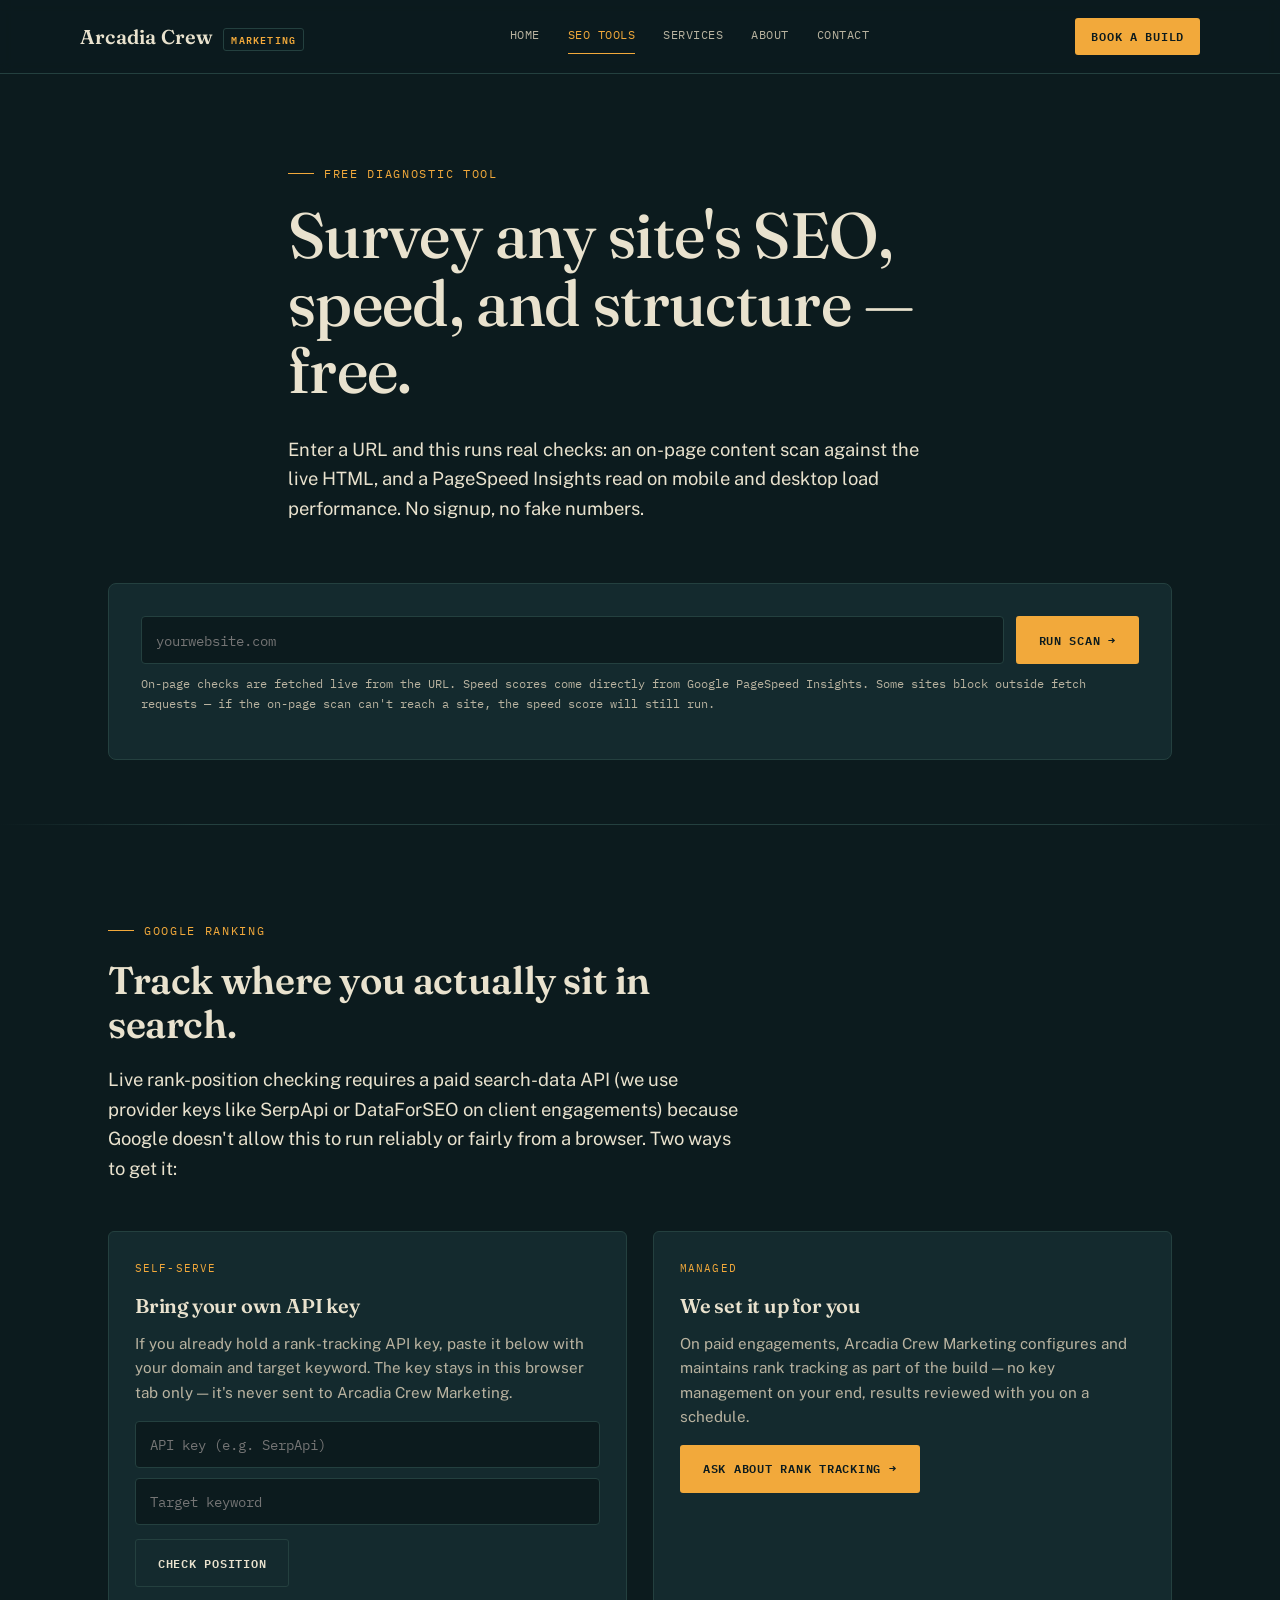
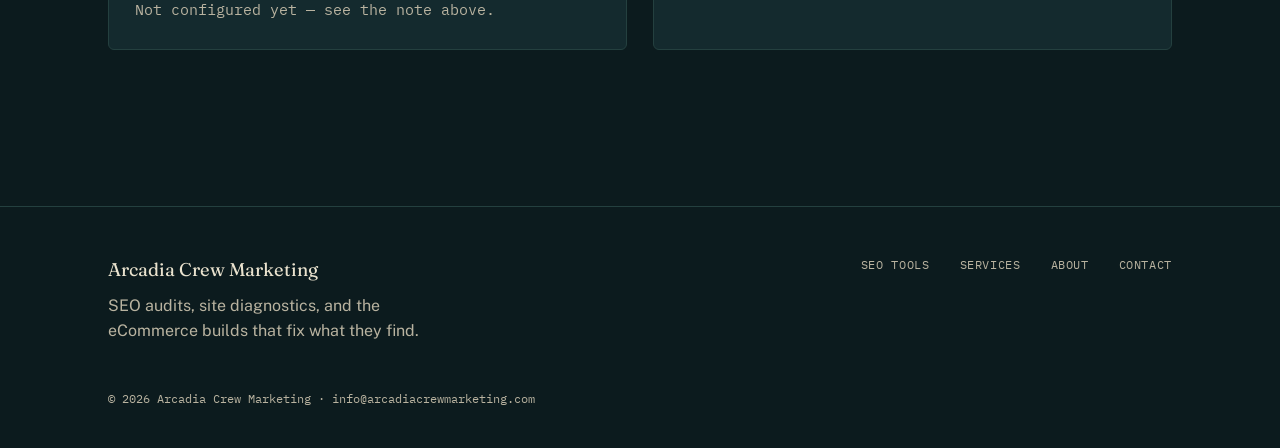
==== tools.html @ e78e52f2 "Add files via upload" ====
<!DOCTYPE html>
<html lang="en">
<head>
<meta charset="UTF-8">
<meta name="viewport" content="width=device-width, initial-scale=1.0">
<title>Free SEO, Speed &amp; Ranking Audit — Arcadia Crew Marketing</title>
<meta name="description" content="Run a free on-page SEO, off-page, PageSpeed, and Google ranking audit on any website with Arcadia Crew Marketing's diagnostic tool.">
<link rel="stylesheet" href="style.css">
</head>
<body>

<header class="site">
  <div class="wrap nav">
    <a href="index.html" class="brand">Arcadia Crew <span>Marketing</span></a>
    <nav class="links">
      <a href="index.html">Home</a>
      <a href="tools.html" class="active">SEO Tools</a>
      <a href="services.html">Services</a>
      <a href="about.html">About</a>
      <a href="contact.html">Contact</a>
    </nav>
    <a href="contact.html" class="nav-cta">Book a build</a>
  </div>
</header>

<section class="hero" style="padding-bottom:30px;">
  <div class="wrap" style="max-width:760px;">
    <p class="eyebrow">Free diagnostic tool</p>
    <h1>Survey any site's SEO, speed, and structure — free.</h1>
    <p class="lede">Enter a URL and this runs real checks: an on-page content scan against the live HTML, and a PageSpeed Insights read on mobile and desktop load performance. No signup, no fake numbers.</p>
  </div>
</section>

<section class="tight" style="padding-top:0;">
  <div class="wrap">
    <div class="tool-panel">
      <div class="field-row">
        <input type="text" id="urlInput" placeholder="yourwebsite.com" autocomplete="off">
        <button class="btn btn-primary" id="scanBtn" type="button">Run scan →</button>
      </div>
      <p class="tool-note">On-page checks are fetched live from the URL. Speed scores come directly from Google PageSpeed Insights. Some sites block outside fetch requests — if the on-page scan can't reach a site, the speed score will still run.</p>

      <div class="loading" id="loadingRow"><span class="spinner"></span> Surveying the terrain — this can take up to 30 seconds…</div>
      <div class="error-box" id="errorBox"></div>

      <div class="report" id="report">

        <div class="report-grid">
          <div class="score-card">
            <div class="score" id="scoreMobile">–</div>
            <div class="lbl">Mobile speed</div>
          </div>
          <div class="score-card">
            <div class="score" id="scoreDesktop">–</div>
            <div class="lbl">Desktop speed</div>
          </div>
          <div class="score-card">
            <div class="score" id="scoreOnpage">–</div>
            <div class="lbl">On-page score</div>
          </div>
        </div>

        <h3>On-page findings</h3>
        <ul class="check-list" id="onpageList"></ul>

      </div>
    </div>
  </div>
</section>

<hr class="divider">

<section>
  <div class="wrap">
    <div class="section-head">
      <p class="eyebrow">Google ranking</p>
      <h2>Track where you actually sit in search.</h2>
      <p class="lede">Live rank-position checking requires a paid search-data API (we use provider keys like SerpApi or DataForSEO on client engagements) because Google doesn't allow this to run reliably or fairly from a browser. Two ways to get it:</p>
    </div>
    <div class="grid-2">
      <div class="card">
        <span class="tag">Self-serve</span>
        <h3>Bring your own API key</h3>
        <p>If you already hold a rank-tracking API key, paste it below with your domain and target keyword. The key stays in this browser tab only — it's never sent to Arcadia Crew Marketing.</p>
        <div class="field-row" style="margin-top:16px;">
          <input type="text" id="rankKey" placeholder="API key (e.g. SerpApi)">
        </div>
        <div class="field-row" style="margin-top:10px;">
          <input type="text" id="rankKeyword" placeholder="Target keyword">
        </div>
        <div style="margin-top:14px;">
          <button class="btn btn-ghost" id="rankBtn" type="button">Check position</button>
        </div>
        <p class="tool-note" id="rankNote">Not configured yet — see the note above.</p>
      </div>
      <div class="card">
        <span class="tag">Managed</span>
        <h3>We set it up for you</h3>
        <p>On paid engagements, Arcadia Crew Marketing configures and maintains rank tracking as part of the build — no key management on your end, results reviewed with you on a schedule.</p>
        <a href="contact.html" class="btn btn-primary" style="margin-top:16px;">Ask about rank tracking →</a>
      </div>
    </div>
  </div>
</section>

<footer>
  <div class="wrap footer-grid">
    <div>
      <div class="footer-brand">Arcadia Crew Marketing</div>
      <p style="margin-top:8px; max-width:36ch;">SEO audits, site diagnostics, and the eCommerce builds that fix what they find.</p>
    </div>
    <nav class="footer-links">
      <a href="tools.html">SEO Tools</a>
      <a href="services.html">Services</a>
      <a href="about.html">About</a>
      <a href="contact.html">Contact</a>
    </nav>
  </div>
  <div class="wrap footer-meta">© <span id="yr"></span> Arcadia Crew Marketing · info@arcadiacrewmarketing.com</div>
</footer>

<script src="script.js"></script>
</body>
</html>
---- style.css ----
/* ==========================================================================
   Arcadia Crew Marketing — Design tokens
   Concept: a survey crew charting the terrain of a website. Contour lines,
   field-log typography, and a diagnostic "reading" as the signature motif.
   ========================================================================== */

@import url('https://fonts.googleapis.com/css2?family=Fraunces:opsz,wght@9..144,400;9..144,500;9..144,600;9..144,700&family=Public+Sans:wght@400;500;600;700&family=IBM+Plex+Mono:wght@400;500;600&display=swap');

:root{
  --ink:        #0C1B1E;
  --ink-light:  #142A2E;
  --ink-line:   #24403f;
  --sand:       #E9E2CE;
  --sand-dim:   #b9b3a0;
  --signal:     #F2A93B;
  --moss:       #7FAE86;
  --flare:      #E1573C;

  --display: 'Fraunces', serif;
  --body: 'Public Sans', -apple-system, sans-serif;
  --mono: 'IBM Plex Mono', monospace;

  --max: 1120px;
}

*{ box-sizing: border-box; }

html{ scroll-behavior: smooth; }

body{
  margin:0;
  background: var(--ink);
  color: var(--sand);
  font-family: var(--body);
  font-size: 16px;
  line-height: 1.6;
  -webkit-font-smoothing: antialiased;
}

img{ max-width:100%; display:block; }
a{ color: inherit; }

.wrap{
  max-width: var(--max);
  margin: 0 auto;
  padding: 0 28px;
}

/* Contour-line background texture, used sparingly */
.contours{
  position: absolute;
  inset: 0;
  pointer-events: none;
  opacity: .35;
  background-image:
    repeating-radial-gradient(circle at 15% 20%, transparent 0, transparent 38px, rgba(233,226,206,0.045) 39px, transparent 40px);
}

/* ---------- Header / nav ---------- */
header.site{
  position: sticky;
  top: 0;
  z-index: 40;
  background: rgba(12,27,30,.9);
  backdrop-filter: blur(6px);
  border-bottom: 1px solid var(--ink-line);
}
.nav{
  display:flex;
  align-items:center;
  justify-content: space-between;
  padding: 18px 0;
}
.brand{
  display:flex;
  align-items:baseline;
  gap:10px;
  text-decoration:none;
  font-family: var(--display);
  font-weight: 600;
  font-size: 1.25rem;
  color: var(--sand);
  letter-spacing: .01em;
}
.brand span{
  font-family: var(--mono);
  font-size: .62rem;
  color: var(--signal);
  letter-spacing: .12em;
  text-transform: uppercase;
  border: 1px solid var(--ink-line);
  padding: 3px 7px;
  border-radius: 3px;
}
nav.links{
  display:flex;
  align-items:center;
  gap: 28px;
  font-family: var(--mono);
  font-size: .78rem;
  letter-spacing: .04em;
  text-transform: uppercase;
}
nav.links a{
  text-decoration:none;
  color: var(--sand-dim);
  position: relative;
  padding-bottom: 3px;
  transition: color .15s ease;
}
nav.links a:hover, nav.links a.active{ color: var(--signal); }
nav.links a.active::after{
  content:"";
  position:absolute;
  left:0; right:0; bottom:-6px;
  height:1px;
  background: var(--signal);
}
.nav-cta{
  font-family: var(--mono);
  font-size: .75rem;
  text-transform: uppercase;
  letter-spacing: .06em;
  background: var(--signal);
  color: var(--ink);
  padding: 9px 16px;
  border-radius: 3px;
  text-decoration: none;
  font-weight: 600;
  white-space: nowrap;
}
.menu-toggle{ display:none; }

/* ---------- Buttons ---------- */
.btn{
  display:inline-flex;
  align-items:center;
  gap:8px;
  font-family: var(--mono);
  text-transform: uppercase;
  font-size: .78rem;
  letter-spacing: .06em;
  font-weight: 600;
  padding: 13px 22px;
  border-radius: 3px;
  text-decoration:none;
  cursor:pointer;
  border: 1px solid transparent;
  transition: transform .15s ease, background .15s ease, border-color .15s ease;
}
.btn:active{ transform: translateY(1px); }
.btn-primary{ background: var(--signal); color: var(--ink); }
.btn-primary:hover{ background: #ffbf5c; }
.btn-ghost{ border-color: var(--ink-line); color: var(--sand); background: transparent; }
.btn-ghost:hover{ border-color: var(--signal); color: var(--signal); }

/* ---------- Typography helpers ---------- */
.eyebrow{
  font-family: var(--mono);
  text-transform: uppercase;
  font-size: .75rem;
  letter-spacing: .14em;
  color: var(--signal);
  display:flex;
  align-items:center;
  gap: 10px;
  margin: 0 0 18px;
}
.eyebrow::before{
  content:"";
  width: 26px; height:1px;
  background: var(--signal);
}
h1, h2, h3{
  font-family: var(--display);
  font-weight: 600;
  letter-spacing: -.01em;
  color: var(--sand);
  margin: 0 0 .5em;
}
h1{ font-size: clamp(2.4rem, 5vw, 4rem); line-height: 1.05; font-weight: 500; }
h2{ font-size: clamp(1.7rem, 3vw, 2.5rem); line-height: 1.15; }
h3{ font-size: 1.25rem; }
p{ margin: 0 0 1em; color: var(--sand-dim); }
.lede{ font-size: 1.15rem; color: var(--sand); max-width: 60ch; }

/* ---------- Section rhythm ---------- */
section{ padding: 96px 0; position: relative; }
section.tight{ padding: 64px 0; }
.divider{
  height:1px;
  background: linear-gradient(90deg, transparent, var(--ink-line) 15%, var(--ink-line) 85%, transparent);
  border:0;
  margin:0;
}

/* ---------- Hero ---------- */
.hero{
  padding: 90px 0 70px;
  position: relative;
  overflow:hidden;
}
.hero-grid{
  display:grid;
  grid-template-columns: 1.1fr .9fr;
  gap: 56px;
  align-items:center;
  position:relative;
}
.hero p.lede{ margin-bottom: 30px; }
.hero-actions{ display:flex; gap:14px; flex-wrap:wrap; }

/* Signature scan console */
.console{
  background: var(--ink-light);
  border: 1px solid var(--ink-line);
  border-radius: 6px;
  overflow: hidden;
  font-family: var(--mono);
  font-size: .84rem;
}
.console-bar{
  display:flex;
  align-items:center;
  gap:8px;
  padding: 10px 14px;
  border-bottom: 1px solid var(--ink-line);
  color: var(--sand-dim);
  font-size: .72rem;
  text-transform: uppercase;
  letter-spacing: .08em;
}
.console-bar .dot{ width:7px; height:7px; border-radius:50%; background: var(--ink-line); }
.console-body{ padding: 18px 16px 20px; }
.console-line{
  display:flex;
  justify-content: space-between;
  gap: 12px;
  padding: 7px 0;
  border-bottom: 1px dashed rgba(233,226,206,.08);
  opacity:0;
  transform: translateY(4px);
  animation: reveal .5s ease forwards;
}
.console-line:last-child{ border-bottom:0; }
.console-line .k{ color: var(--sand-dim); }
.console-line .v{ color: var(--sand); font-weight: 600; }
.console-line .v.pass{ color: var(--moss); }
.console-line .v.warn{ color: var(--signal); }
.console-line .v.fail{ color: var(--flare); }
@keyframes reveal{ to{ opacity:1; transform:none; } }
.console-line:nth-child(1){ animation-delay: .15s; }
.console-line:nth-child(2){ animation-delay: .35s; }
.console-line:nth-child(3){ animation-delay: .55s; }
.console-line:nth-child(4){ animation-delay: .75s; }
.console-line:nth-child(5){ animation-delay: .95s; }
.console-line:nth-child(6){ animation-delay: 1.15s; }
.console-foot{
  padding: 12px 16px;
  border-top: 1px solid var(--ink-line);
  color: var(--sand-dim);
  font-size: .72rem;
}
.cursor{ display:inline-block; width:7px; height:14px; background:var(--signal); vertical-align:-2px; animation: blink 1s steps(1) infinite; }
@keyframes blink{ 50%{ opacity:0; } }

/* ---------- Cards / grids ---------- */
.grid-3{ display:grid; grid-template-columns: repeat(3,1fr); gap: 26px; }
.grid-2{ display:grid; grid-template-columns: repeat(2,1fr); gap: 26px; }
.card{
  background: var(--ink-light);
  border: 1px solid var(--ink-line);
  border-radius: 6px;
  padding: 28px 26px;
}
.card .tag{
  font-family: var(--mono);
  font-size: .7rem;
  text-transform: uppercase;
  letter-spacing: .1em;
  color: var(--signal);
  margin-bottom: 12px;
  display:block;
}
.card h3{ margin-bottom: 10px; }
.card p{ margin-bottom: 0; font-size: .95rem; }

.stat-row{ display:flex; gap: 40px; flex-wrap:wrap; margin-top: 40px; }
.stat{ font-family: var(--mono); }
.stat .num{ font-family: var(--display); font-size: 2.2rem; color: var(--signal); display:block; }
.stat .lbl{ font-size: .72rem; text-transform: uppercase; letter-spacing: .08em; color: var(--sand-dim); }

/* ---------- Section header pattern ---------- */
.section-head{ max-width: 640px; margin-bottom: 48px; }

/* ---------- Process list ---------- */
.process{ display:flex; flex-direction:column; }
.process-item{
  display:grid;
  grid-template-columns: 90px 1fr;
  gap: 24px;
  padding: 28px 0;
  border-top: 1px solid var(--ink-line);
}
.process-item:last-child{ border-bottom: 1px solid var(--ink-line); }
.process-item .idx{
  font-family: var(--mono);
  color: var(--signal);
  font-size: .85rem;
}

/* ---------- Tools page ---------- */
.tool-panel{
  background: var(--ink-light);
  border: 1px solid var(--ink-line);
  border-radius: 8px;
  padding: 32px;
}
.field-row{ display:flex; gap: 12px; flex-wrap: wrap; }
.field-row input[type=text], .field-row input[type=url]{
  flex:1;
  min-width: 240px;
  background: var(--ink);
  border: 1px solid var(--ink-line);
  color: var(--sand);
  font-family: var(--mono);
  font-size: .9rem;
  padding: 13px 14px;
  border-radius: 4px;
  outline: none;
}
.field-row input:focus{ border-color: var(--signal); }
.tool-note{ font-family: var(--mono); font-size: .78rem; color: var(--sand-dim); margin-top: 10px; }

.report{ margin-top: 30px; display:none; }
.report.show{ display:block; }
.report-grid{ display:grid; grid-template-columns: repeat(3, 1fr); gap: 18px; margin-bottom: 24px; }
.score-card{
  background: var(--ink);
  border: 1px solid var(--ink-line);
  border-radius: 6px;
  padding: 20px;
  text-align:center;
}
.score-card .score{ font-family: var(--display); font-size: 2.6rem; color: var(--signal); }
.score-card .score.pass{ color: var(--moss); }
.score-card .score.fail{ color: var(--flare); }
.score-card .lbl{ font-family: var(--mono); font-size: .7rem; text-transform: uppercase; letter-spacing: .08em; color: var(--sand-dim); margin-top: 6px; }

.check-list{ list-style:none; margin:0; padding:0; }
.check-list li{
  display:flex;
  justify-content: space-between;
  gap: 16px;
  padding: 12px 0;
  border-bottom: 1px solid var(--ink-line);
  font-size: .92rem;
}
.check-list li:last-child{ border-bottom:0; }
.check-list .status{
  font-family: var(--mono);
  font-size: .72rem;
  text-transform: uppercase;
  letter-spacing: .06em;
  padding: 3px 9px;
  border-radius: 3px;
  white-space:nowrap;
  height: fit-content;
}
.status.pass{ color: var(--moss); background: rgba(127,174,134,.12); }
.status.warn{ color: var(--signal); background: rgba(242,169,59,.12); }
.status.fail{ color: var(--flare); background: rgba(225,87,60,.12); }

.loading{ font-family: var(--mono); font-size: .85rem; color: var(--signal); display:none; align-items:center; gap:10px; margin-top: 20px; }
.loading.show{ display:flex; }
.spinner{
  width:14px; height:14px;
  border: 2px solid var(--ink-line);
  border-top-color: var(--signal);
  border-radius:50%;
  animation: spin .7s linear infinite;
}
@keyframes spin{ to{ transform: rotate(360deg); } }
.error-box{
  border: 1px solid var(--flare);
  background: rgba(225,87,60,.08);
  color: var(--sand);
  padding: 14px 16px;
  border-radius: 5px;
  font-size: .9rem;
  margin-top: 20px;
  display:none;
}
.error-box.show{ display:block; }

/* ---------- Form ---------- */
form.contact-form{ display:flex; flex-direction:column; gap: 16px; max-width: 560px; }
form.contact-form label{
  font-family: var(--mono);
  font-size: .72rem;
  text-transform: uppercase;
  letter-spacing: .08em;
  color: var(--sand-dim);
  margin-bottom: 6px;
  display:block;
}
form.contact-form input, form.contact-form textarea{
  width:100%;
  background: var(--ink);
  border: 1px solid var(--ink-line);
  color: var(--sand);
  font-family: var(--body);
  font-size: .95rem;
  padding: 12px 14px;
  border-radius: 4px;
  outline:none;
}
form.contact-form input:focus, form.contact-form textarea:focus{ border-color: var(--signal); }
form.contact-form textarea{ resize: vertical; min-height: 130px; }

/* ---------- Footer ---------- */
footer{
  border-top: 1px solid var(--ink-line);
  padding: 48px 0 40px;
  margin-top: 60px;
}
.footer-grid{
  display:flex;
  justify-content: space-between;
  align-items:flex-start;
  flex-wrap:wrap;
  gap: 30px;
}
.footer-brand{ font-family: var(--display); font-size: 1.15rem; }
.footer-links{ display:flex; gap: 30px; font-family: var(--mono); font-size: .78rem; text-transform:uppercase; letter-spacing:.05em; }
.footer-links a{ text-decoration:none; color: var(--sand-dim); }
.footer-links a:hover{ color: var(--signal); }
.footer-meta{ font-family: var(--mono); font-size: .72rem; color: var(--sand-dim); margin-top: 30px; }

/* ---------- Responsive ---------- */
@media (max-width: 860px){
  .hero-grid{ grid-template-columns: 1fr; }
  .grid-3, .grid-2, .report-grid{ grid-template-columns: 1fr; }
  nav.links{ display:none; }
  .menu-toggle{ display:block; background:none; border:1px solid var(--ink-line); color:var(--sand); border-radius:4px; padding:8px 12px; font-family: var(--mono); font-size:.75rem; }
  .process-item{ grid-template-columns: 1fr; gap: 6px; }
}

@media (prefers-reduced-motion: reduce){
  *{ animation-duration: .01ms !important; animation-iteration-count: 1 !important; transition-duration: .01ms !important; }
}
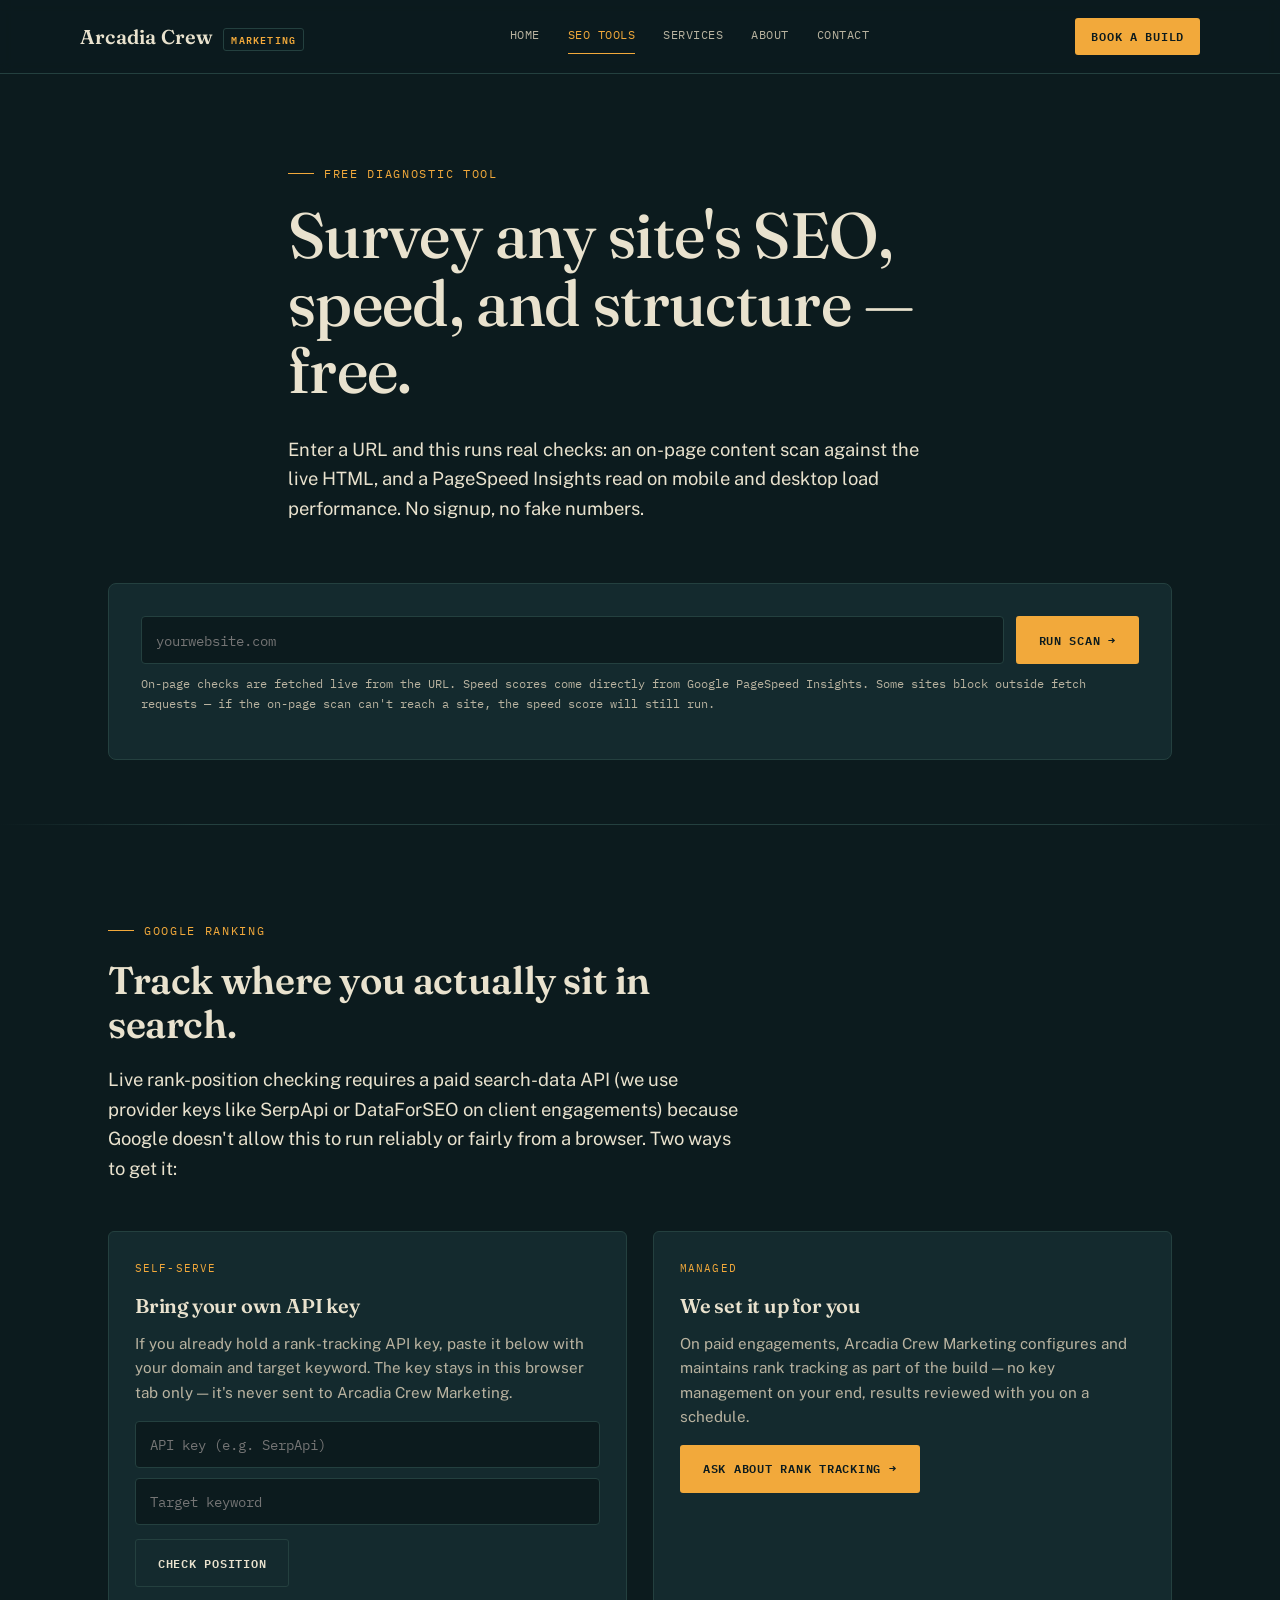
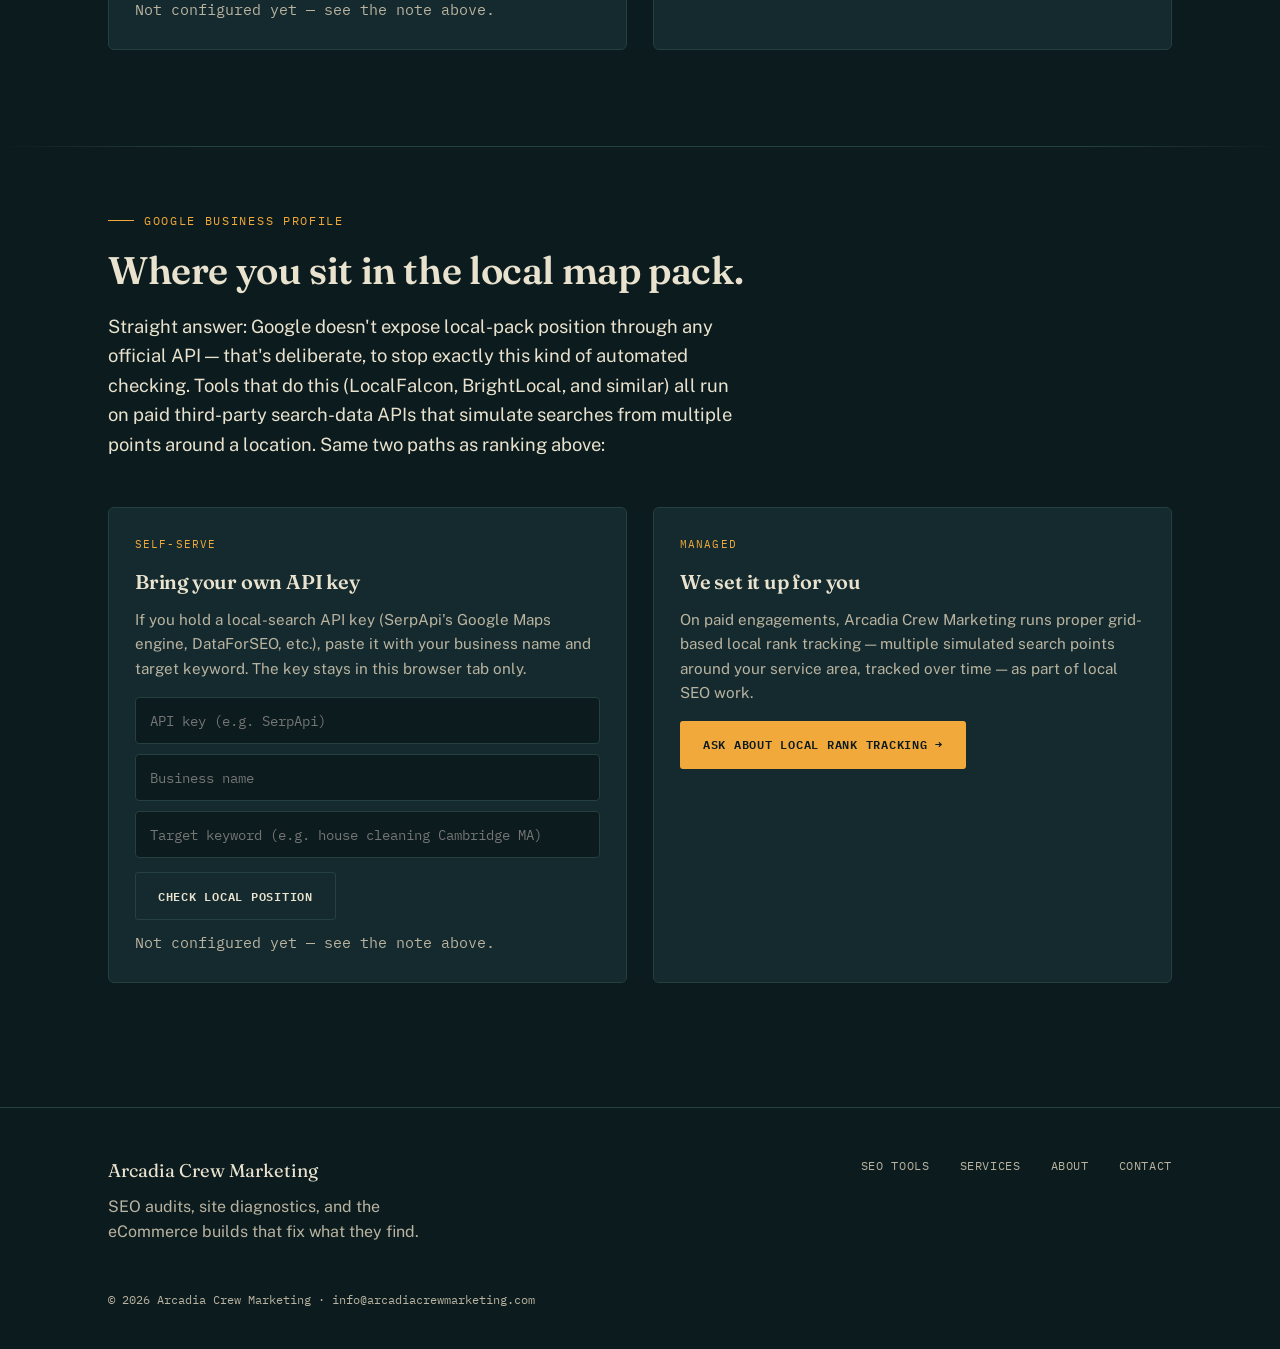
==== commit 4bcf84b9: "Update tools.html" ====
--- a/tools.html
+++ b/tools.html
@@ -103,6 +103,44 @@
   </div>
 </section>
 
+<hr class="divider">
+
+<section class="tight">
+  <div class="wrap">
+    <div class="section-head">
+      <p class="eyebrow">Google Business Profile</p>
+      <h2>Where you sit in the local map pack.</h2>
+      <p class="lede">Straight answer: Google doesn't expose local-pack position through any official API — that's deliberate, to stop exactly this kind of automated checking. Tools that do this (LocalFalcon, BrightLocal, and similar) all run on paid third-party search-data APIs that simulate searches from multiple points around a location. Same two paths as ranking above:</p>
+    </div>
+    <div class="grid-2">
+      <div class="card">
+        <span class="tag">Self-serve</span>
+        <h3>Bring your own API key</h3>
+        <p>If you hold a local-search API key (SerpApi's Google Maps engine, DataForSEO, etc.), paste it with your business name and target keyword. The key stays in this browser tab only.</p>
+        <div class="field-row" style="margin-top:16px;">
+          <input type="text" id="gbpKey" placeholder="API key (e.g. SerpApi)">
+        </div>
+        <div class="field-row" style="margin-top:10px;">
+          <input type="text" id="gbpBusiness" placeholder="Business name">
+        </div>
+        <div class="field-row" style="margin-top:10px;">
+          <input type="text" id="gbpKeyword" placeholder="Target keyword (e.g. house cleaning Cambridge MA)">
+        </div>
+        <div style="margin-top:14px;">
+          <button class="btn btn-ghost" id="gbpBtn" type="button">Check local position</button>
+        </div>
+        <p class="tool-note" id="gbpNote">Not configured yet — see the note above.</p>
+      </div>
+      <div class="card">
+        <span class="tag">Managed</span>
+        <h3>We set it up for you</h3>
+        <p>On paid engagements, Arcadia Crew Marketing runs proper grid-based local rank tracking — multiple simulated search points around your service area, tracked over time — as part of local SEO work.</p>
+        <a href="contact.html" class="btn btn-primary" style="margin-top:16px;">Ask about local rank tracking →</a>
+      </div>
+    </div>
+  </div>
+</section>
+
 <footer>
   <div class="wrap footer-grid">
     <div>
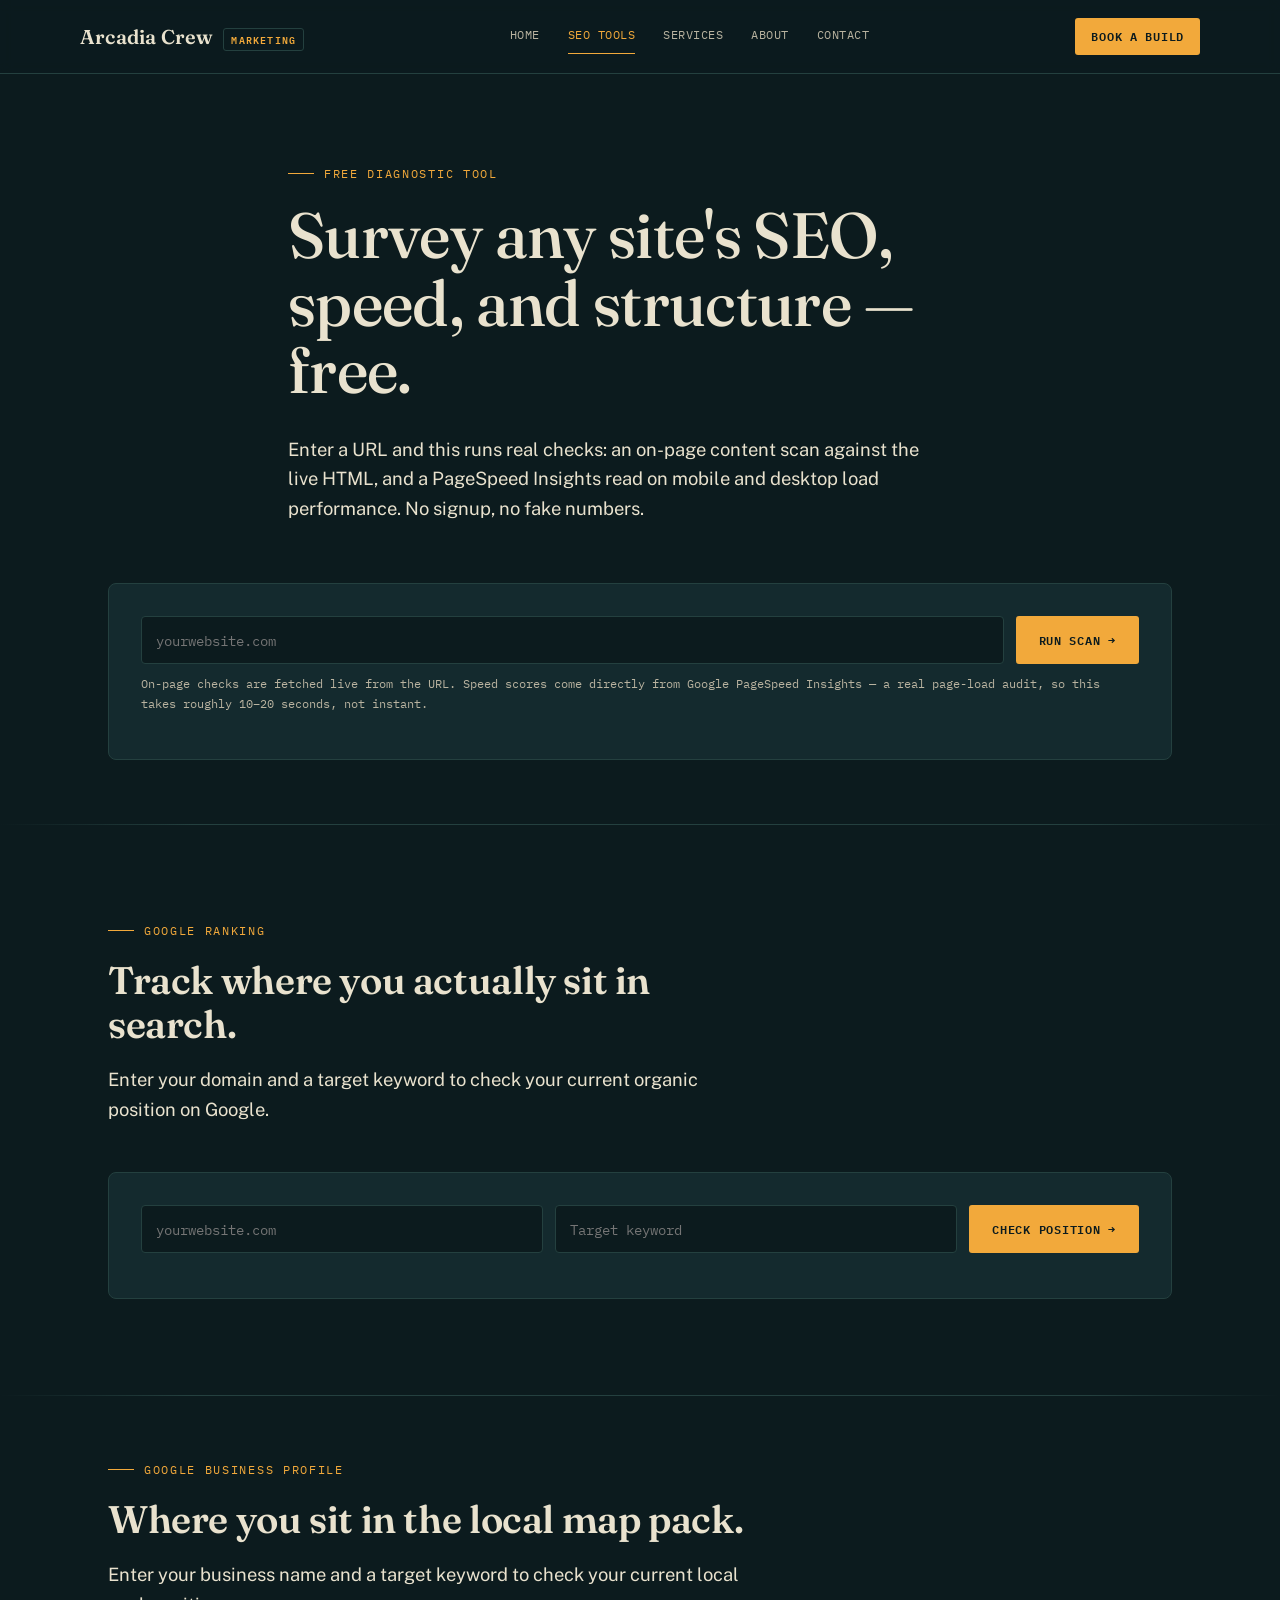
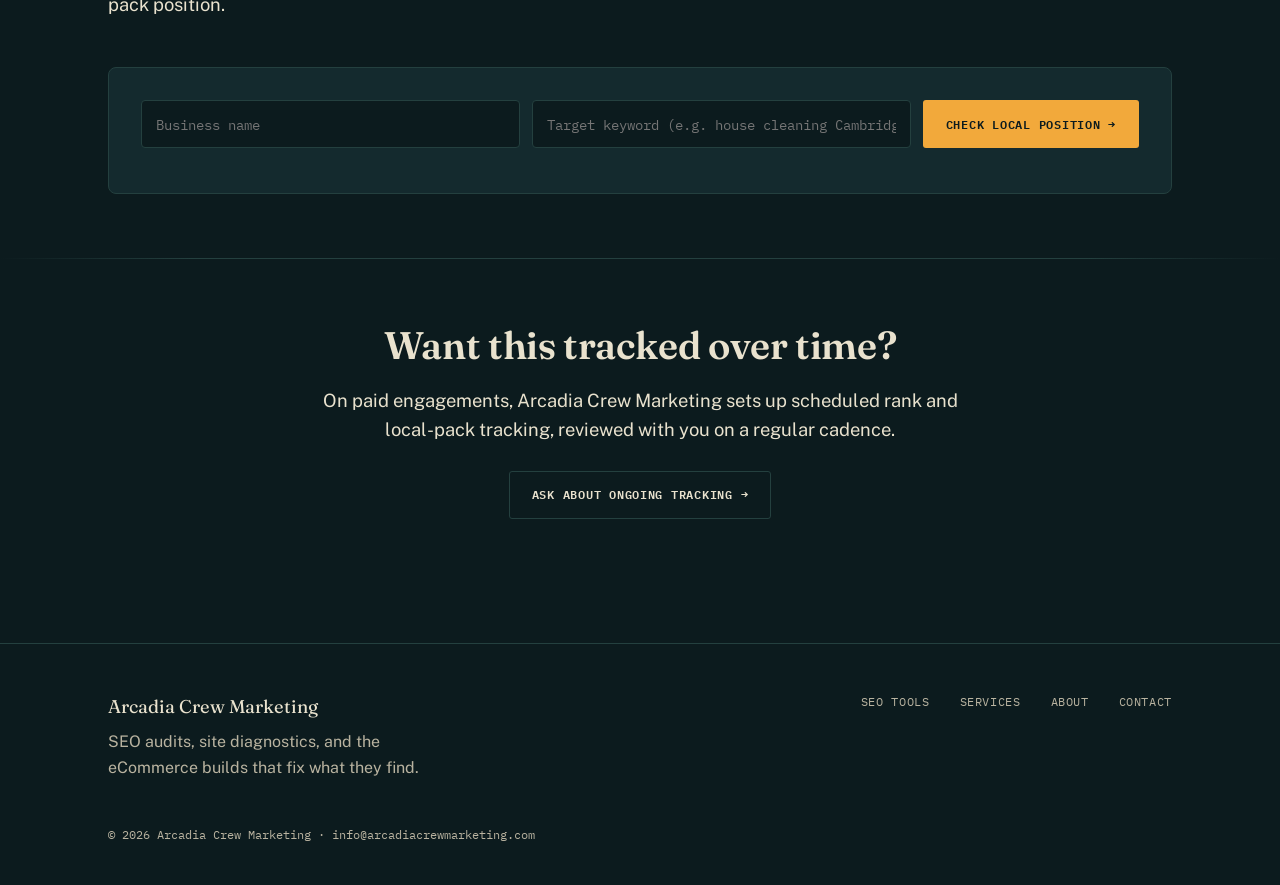
==== commit 1ad337e6: "Update tools.html" ====
--- a/tools.html
+++ b/tools.html
@@ -38,12 +38,18 @@
         <input type="text" id="urlInput" placeholder="yourwebsite.com" autocomplete="off">
         <button class="btn btn-primary" id="scanBtn" type="button">Run scan →</button>
       </div>
-      <p class="tool-note">On-page checks are fetched live from the URL. Speed scores come directly from Google PageSpeed Insights. Some sites block outside fetch requests — if the on-page scan can't reach a site, the speed score will still run.</p>
+      <p class="tool-note">On-page checks are fetched live from the URL. Speed scores come directly from Google PageSpeed Insights — a real page-load audit, so this takes roughly 10–20 seconds, not instant.</p>
 
-      <div class="loading" id="loadingRow"><span class="spinner"></span> Surveying the terrain — this can take up to 30 seconds…</div>
+      <div class="loading" id="loadingRow"><span class="spinner"></span> Surveying the terrain — usually 10–20 seconds…</div>
       <div class="error-box" id="errorBox"></div>
 
       <div class="report" id="report">
+
+        <div class="score-card" id="overallCard" style="margin-bottom:20px; padding:28px;">
+          <div class="score" id="scoreOverall" style="font-size:3.4rem;">–</div>
+          <div class="lbl">Overall SEO score</div>
+          <p class="tool-note" id="overallNote" style="margin-top:10px;"></p>
+        </div>
 
         <div class="report-grid">
           <div class="score-card">
@@ -75,30 +81,15 @@
     <div class="section-head">
       <p class="eyebrow">Google ranking</p>
       <h2>Track where you actually sit in search.</h2>
-      <p class="lede">Live rank-position checking requires a paid search-data API (we use provider keys like SerpApi or DataForSEO on client engagements) because Google doesn't allow this to run reliably or fairly from a browser. Two ways to get it:</p>
+      <p class="lede">Enter your domain and a target keyword to check your current organic position on Google.</p>
     </div>
-    <div class="grid-2">
-      <div class="card">
-        <span class="tag">Self-serve</span>
-        <h3>Bring your own API key</h3>
-        <p>If you already hold a rank-tracking API key, paste it below with your domain and target keyword. The key stays in this browser tab only — it's never sent to Arcadia Crew Marketing.</p>
-        <div class="field-row" style="margin-top:16px;">
-          <input type="text" id="rankKey" placeholder="API key (e.g. SerpApi)">
-        </div>
-        <div class="field-row" style="margin-top:10px;">
-          <input type="text" id="rankKeyword" placeholder="Target keyword">
-        </div>
-        <div style="margin-top:14px;">
-          <button class="btn btn-ghost" id="rankBtn" type="button">Check position</button>
-        </div>
-        <p class="tool-note" id="rankNote">Not configured yet — see the note above.</p>
+    <div class="tool-panel">
+      <div class="field-row">
+        <input type="text" id="rankDomain" placeholder="yourwebsite.com">
+        <input type="text" id="rankKeyword" placeholder="Target keyword">
+        <button class="btn btn-primary" id="rankBtn" type="button">Check position →</button>
       </div>
-      <div class="card">
-        <span class="tag">Managed</span>
-        <h3>We set it up for you</h3>
-        <p>On paid engagements, Arcadia Crew Marketing configures and maintains rank tracking as part of the build — no key management on your end, results reviewed with you on a schedule.</p>
-        <a href="contact.html" class="btn btn-primary" style="margin-top:16px;">Ask about rank tracking →</a>
-      </div>
+      <p class="tool-note" id="rankNote"></p>
     </div>
   </div>
 </section>
@@ -110,34 +101,26 @@
     <div class="section-head">
       <p class="eyebrow">Google Business Profile</p>
       <h2>Where you sit in the local map pack.</h2>
-      <p class="lede">Straight answer: Google doesn't expose local-pack position through any official API — that's deliberate, to stop exactly this kind of automated checking. Tools that do this (LocalFalcon, BrightLocal, and similar) all run on paid third-party search-data APIs that simulate searches from multiple points around a location. Same two paths as ranking above:</p>
+      <p class="lede">Enter your business name and a target keyword to check your current local pack position.</p>
     </div>
-    <div class="grid-2">
-      <div class="card">
-        <span class="tag">Self-serve</span>
-        <h3>Bring your own API key</h3>
-        <p>If you hold a local-search API key (SerpApi's Google Maps engine, DataForSEO, etc.), paste it with your business name and target keyword. The key stays in this browser tab only.</p>
-        <div class="field-row" style="margin-top:16px;">
-          <input type="text" id="gbpKey" placeholder="API key (e.g. SerpApi)">
-        </div>
-        <div class="field-row" style="margin-top:10px;">
-          <input type="text" id="gbpBusiness" placeholder="Business name">
-        </div>
-        <div class="field-row" style="margin-top:10px;">
-          <input type="text" id="gbpKeyword" placeholder="Target keyword (e.g. house cleaning Cambridge MA)">
-        </div>
-        <div style="margin-top:14px;">
-          <button class="btn btn-ghost" id="gbpBtn" type="button">Check local position</button>
-        </div>
-        <p class="tool-note" id="gbpNote">Not configured yet — see the note above.</p>
+    <div class="tool-panel">
+      <div class="field-row">
+        <input type="text" id="gbpBusiness" placeholder="Business name">
+        <input type="text" id="gbpKeyword" placeholder="Target keyword (e.g. house cleaning Cambridge MA)">
+        <button class="btn btn-primary" id="gbpBtn" type="button">Check local position →</button>
       </div>
-      <div class="card">
-        <span class="tag">Managed</span>
-        <h3>We set it up for you</h3>
-        <p>On paid engagements, Arcadia Crew Marketing runs proper grid-based local rank tracking — multiple simulated search points around your service area, tracked over time — as part of local SEO work.</p>
-        <a href="contact.html" class="btn btn-primary" style="margin-top:16px;">Ask about local rank tracking →</a>
-      </div>
+      <p class="tool-note" id="gbpNote"></p>
     </div>
+  </div>
+</section>
+
+<hr class="divider">
+
+<section class="tight" style="text-align:center;">
+  <div class="wrap">
+    <h2>Want this tracked over time?</h2>
+    <p class="lede" style="margin:0 auto 26px;">On paid engagements, Arcadia Crew Marketing sets up scheduled rank and local-pack tracking, reviewed with you on a regular cadence.</p>
+    <a href="contact.html" class="btn btn-ghost">Ask about ongoing tracking →</a>
   </div>
 </section>
 
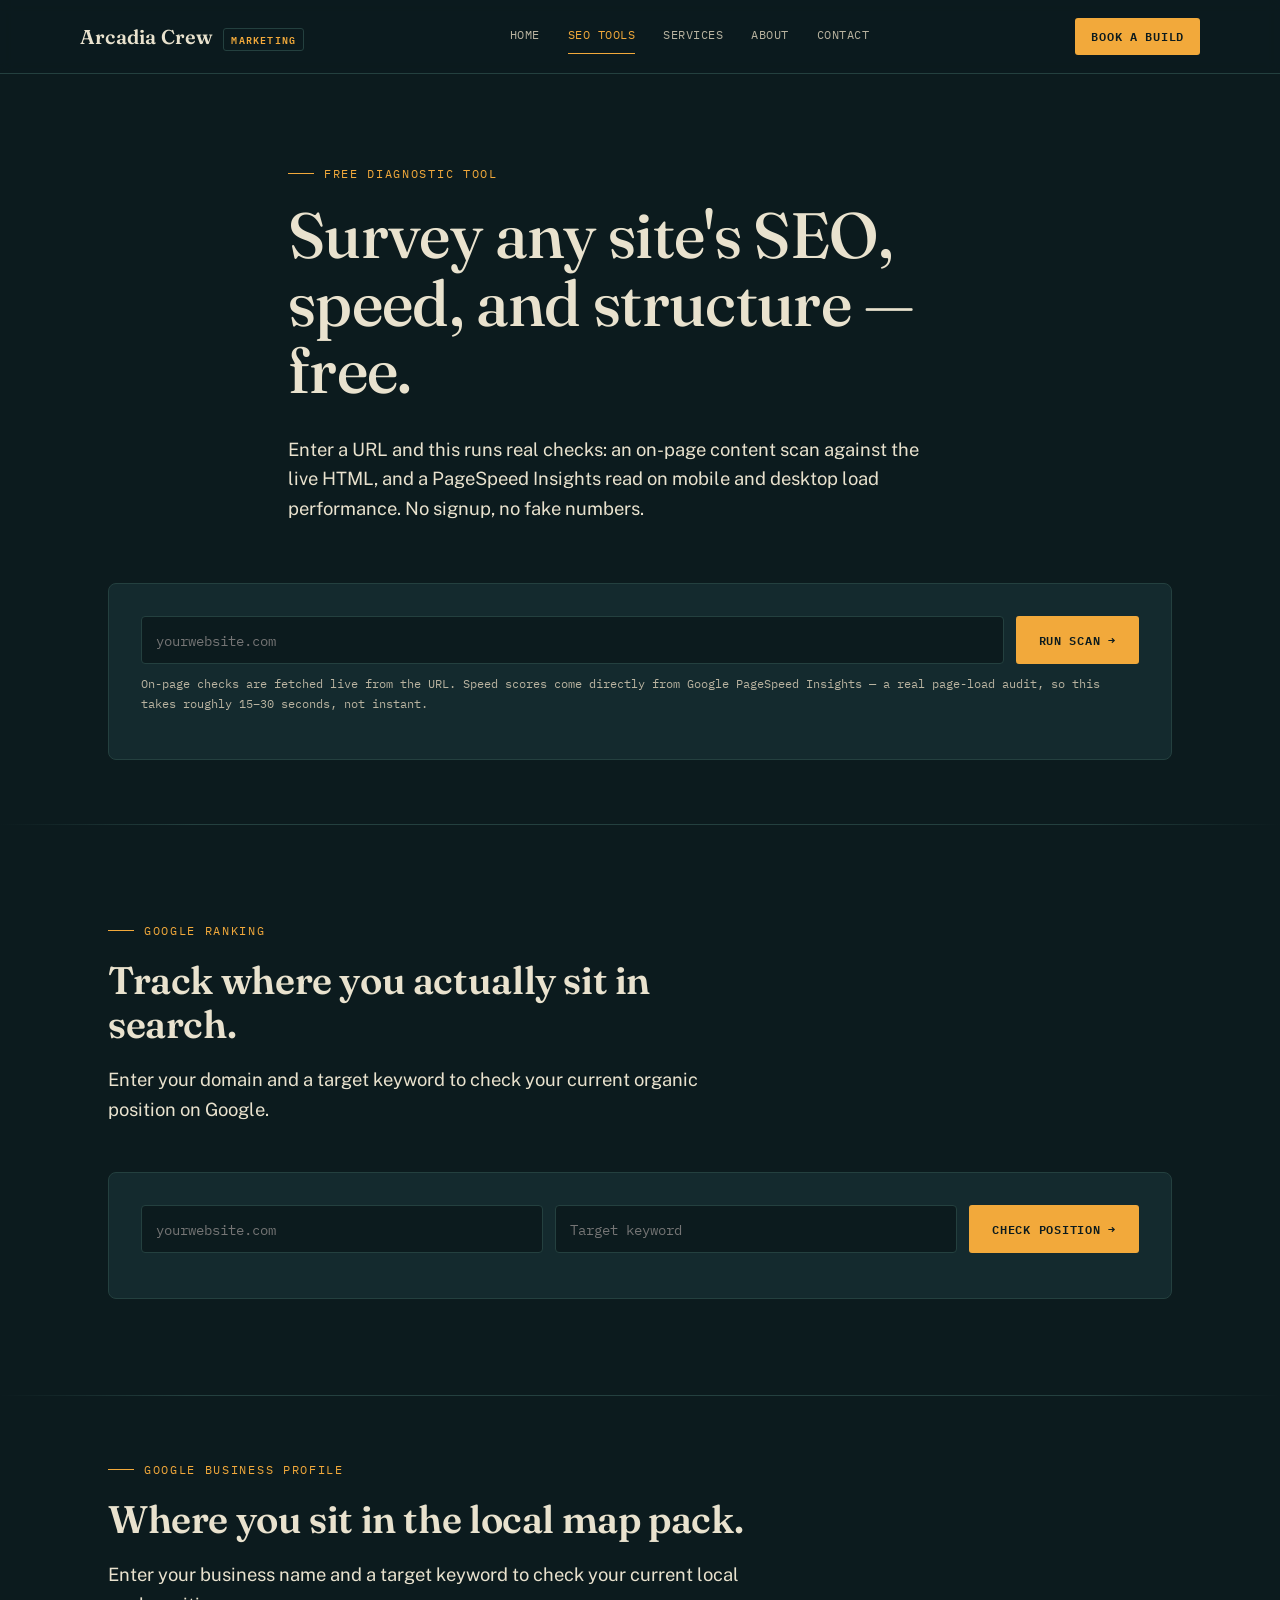
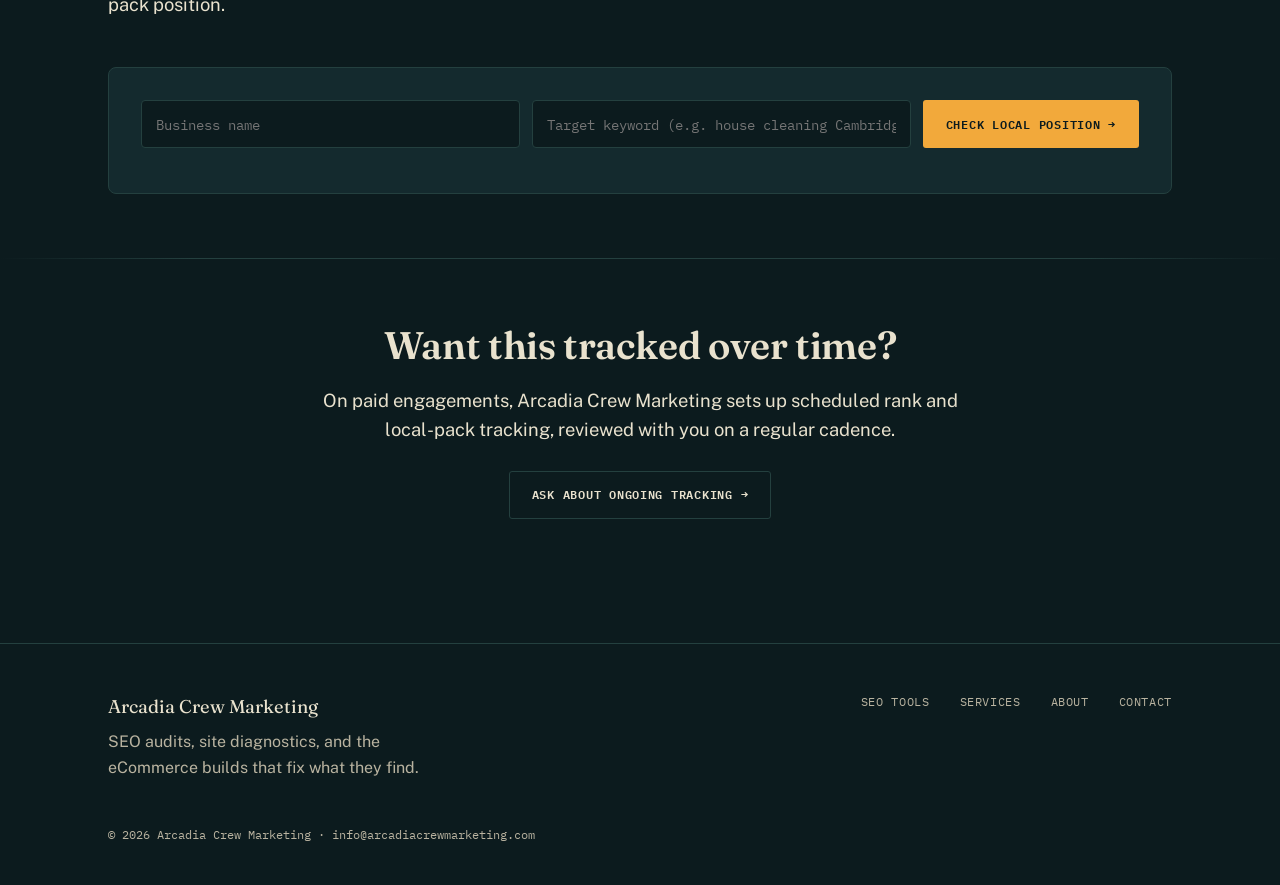
==== commit 64880faf: "Update tools.html" ====
--- a/tools.html
+++ b/tools.html
@@ -38,9 +38,9 @@
         <input type="text" id="urlInput" placeholder="yourwebsite.com" autocomplete="off">
         <button class="btn btn-primary" id="scanBtn" type="button">Run scan →</button>
       </div>
-      <p class="tool-note">On-page checks are fetched live from the URL. Speed scores come directly from Google PageSpeed Insights — a real page-load audit, so this takes roughly 10–20 seconds, not instant.</p>
+      <p class="tool-note">On-page checks are fetched live from the URL. Speed scores come directly from Google PageSpeed Insights — a real page-load audit, so this takes roughly 15–30 seconds, not instant.</p>
 
-      <div class="loading" id="loadingRow"><span class="spinner"></span> Surveying the terrain — usually 10–20 seconds…</div>
+      <div class="loading" id="loadingRow"><span class="spinner"></span> Surveying the terrain — usually 15–30 seconds…</div>
       <div class="error-box" id="errorBox"></div>
 
       <div class="report" id="report">
